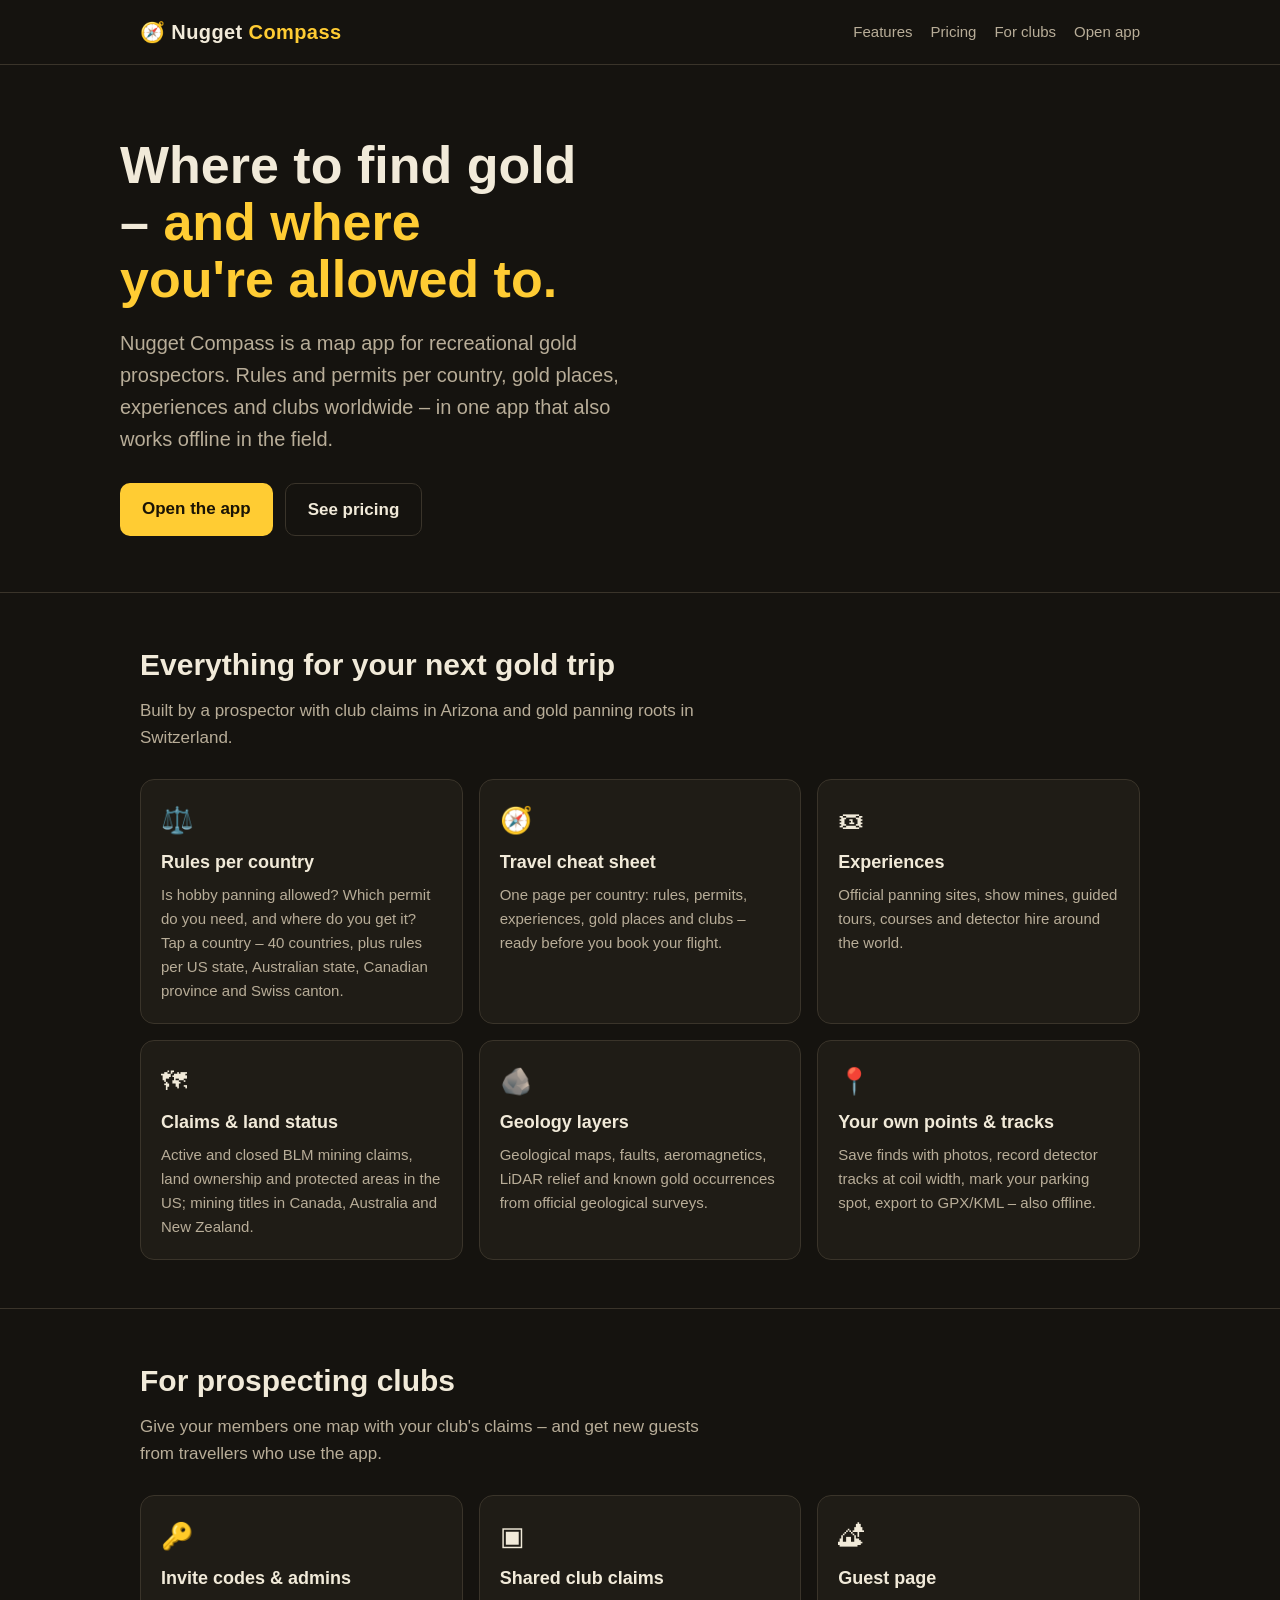
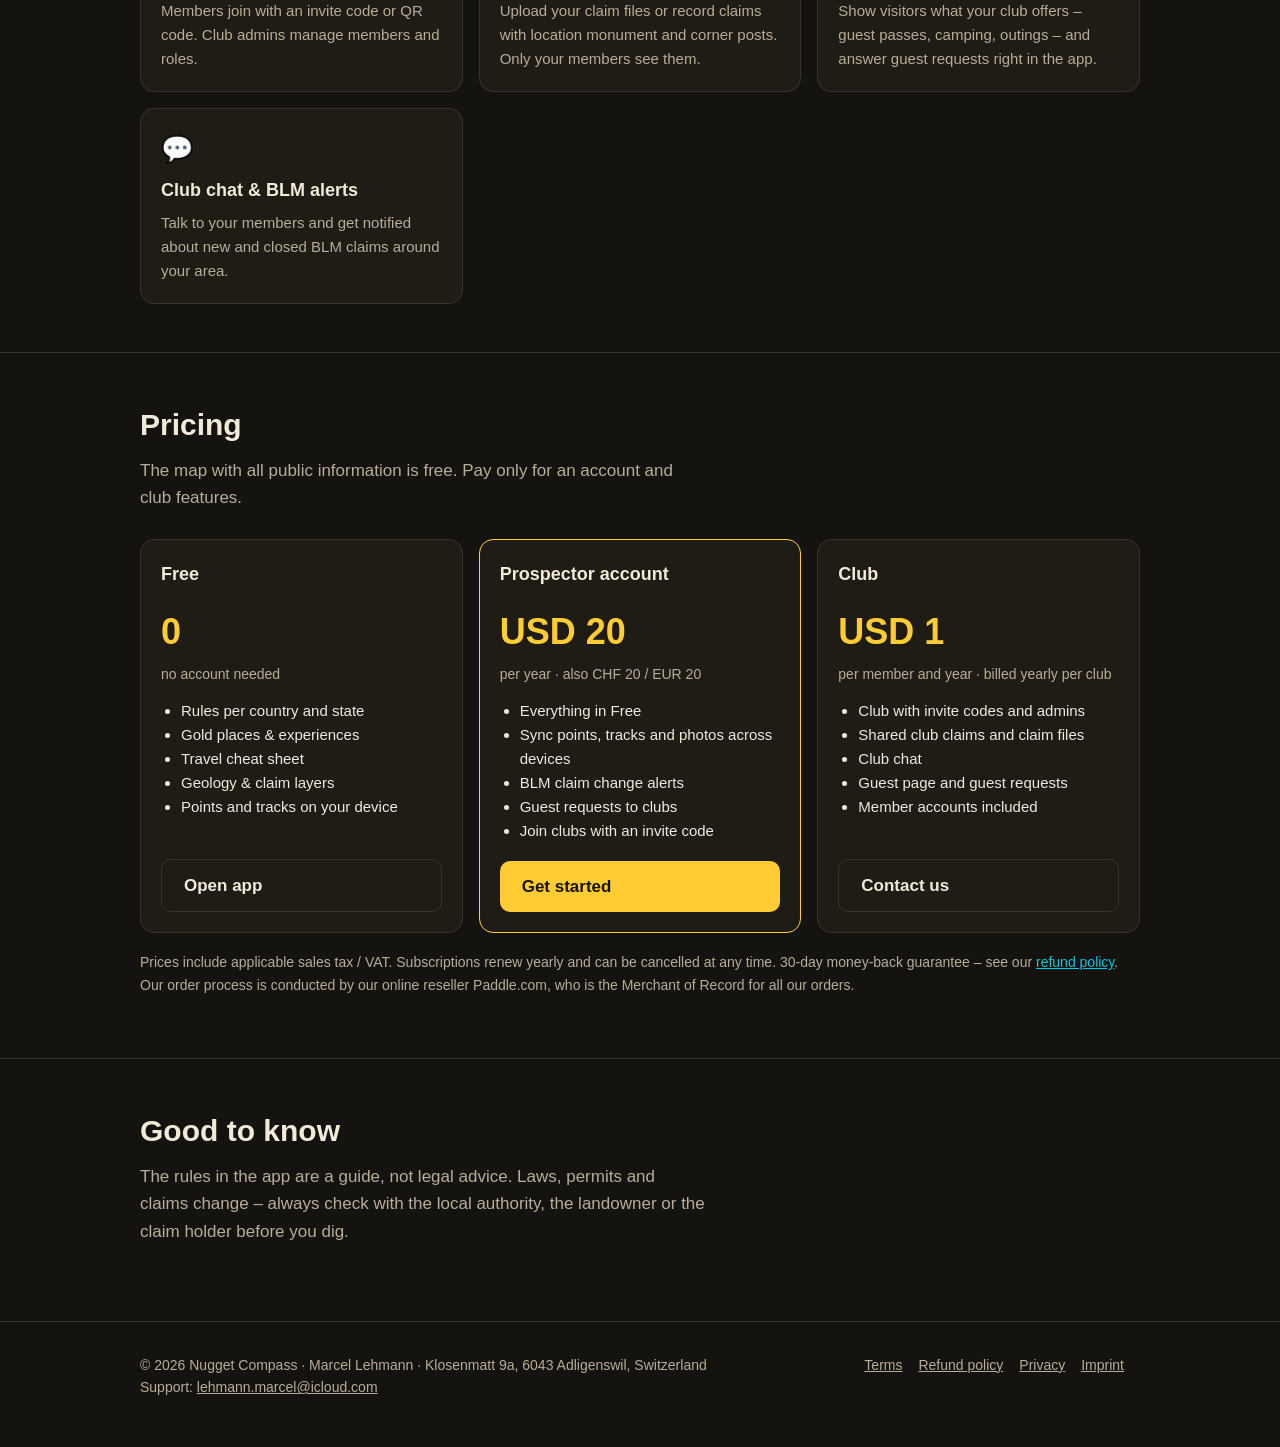
==== website/index.html @ c4e1d056 "v50: Name Nugget Compass, gratis ohne Konto (Gastmodus), Website für nuggetcompass.com (Paddle-taugl" ====
<!doctype html>
<html lang="en">
<head>
  <meta charset="utf-8">
  <meta name="viewport" content="width=device-width, initial-scale=1">
  <title>Nugget Compass – Gold prospecting map app for travellers and clubs</title>
  <meta name="description" content="Nugget Compass shows where you can look for gold – and where you are allowed to. Rules per country, gold places, experiences and prospecting clubs worldwide, plus club tools for claims and members.">
  <meta name="theme-color" content="#15130f">
  <link rel="stylesheet" href="style.css">
</head>
<body>
<header class="top"><div class="wrap">
  <a class="logo" href="./">🧭 Nugget <span>Compass</span></a>
  <nav><a class="hide-sm" href="#features">Features</a><a href="#pricing">Pricing</a><a class="hide-sm" href="#clubs">For clubs</a><a href="https://maesibox.github.io/mausibox/">Open app</a></nav>
</div></header>

<main>
  <div class="wrap hero">
    <h1>Where to find gold – <em>and where you're allowed to.</em></h1>
    <p class="lead">Nugget Compass is a map app for recreational gold prospectors. Rules and permits per country, gold places, experiences and clubs worldwide – in one app that also works offline in the field.</p>
    <div class="cta">
      <a class="btn" href="https://maesibox.github.io/mausibox/">Open the app</a>
      <a class="btn ghost" href="#pricing">See pricing</a>
    </div>
  </div>

  <section id="features"><div class="wrap">
    <h2>Everything for your next gold trip</h2>
    <p class="sub">Built by a prospector with club claims in Arizona and gold panning roots in Switzerland.</p>
    <div class="grid">
      <div class="card"><div class="ico">⚖️</div><h3>Rules per country</h3><p>Is hobby panning allowed? Which permit do you need, and where do you get it? Tap a country – 40 countries, plus rules per US state, Australian state, Canadian province and Swiss canton.</p></div>
      <div class="card"><div class="ico">🧭</div><h3>Travel cheat sheet</h3><p>One page per country: rules, permits, experiences, gold places and clubs – ready before you book your flight.</p></div>
      <div class="card"><div class="ico">🎟</div><h3>Experiences</h3><p>Official panning sites, show mines, guided tours, courses and detector hire around the world.</p></div>
      <div class="card"><div class="ico">🗺</div><h3>Claims & land status</h3><p>Active and closed BLM mining claims, land ownership and protected areas in the US; mining titles in Canada, Australia and New Zealand.</p></div>
      <div class="card"><div class="ico">🪨</div><h3>Geology layers</h3><p>Geological maps, faults, aeromagnetics, LiDAR relief and known gold occurrences from official geological surveys.</p></div>
      <div class="card"><div class="ico">📍</div><h3>Your own points & tracks</h3><p>Save finds with photos, record detector tracks at coil width, mark your parking spot, export to GPX/KML – also offline.</p></div>
    </div>
  </div></section>

  <section id="clubs"><div class="wrap">
    <h2>For prospecting clubs</h2>
    <p class="sub">Give your members one map with your club's claims – and get new guests from travellers who use the app.</p>
    <div class="grid">
      <div class="card"><div class="ico">🔑</div><h3>Invite codes & admins</h3><p>Members join with an invite code or QR code. Club admins manage members and roles.</p></div>
      <div class="card"><div class="ico">▣</div><h3>Shared club claims</h3><p>Upload your claim files or record claims with location monument and corner posts. Only your members see them.</p></div>
      <div class="card"><div class="ico">🏕</div><h3>Guest page</h3><p>Show visitors what your club offers – guest passes, camping, outings – and answer guest requests right in the app.</p></div>
      <div class="card"><div class="ico">💬</div><h3>Club chat & BLM alerts</h3><p>Talk to your members and get notified about new and closed BLM claims around your area.</p></div>
    </div>
  </div></section>

  <section id="pricing" class="prices"><div class="wrap">
    <h2>Pricing</h2>
    <p class="sub">The map with all public information is free. Pay only for an account and club features.</p>
    <div class="grid">
      <div class="card">
        <h3>Free</h3>
        <div class="price">0</div><div class="per">no account needed</div>
        <ul><li>Rules per country and state</li><li>Gold places & experiences</li><li>Travel cheat sheet</li><li>Geology & claim layers</li><li>Points and tracks on your device</li></ul>
        <a class="btn ghost" href="https://maesibox.github.io/mausibox/">Open app</a>
      </div>
      <div class="card featured">
        <h3>Prospector account</h3>
        <div class="price">USD 20</div><div class="per">per year · also CHF 20 / EUR 20</div>
        <ul><li>Everything in Free</li><li>Sync points, tracks and photos across devices</li><li>BLM claim change alerts</li><li>Guest requests to clubs</li><li>Join clubs with an invite code</li></ul>
        <a class="btn" href="https://maesibox.github.io/mausibox/">Get started</a>
      </div>
      <div class="card">
        <h3>Club</h3>
        <div class="price">USD 1</div><div class="per">per member and year · billed yearly per club</div>
        <ul><li>Club with invite codes and admins</li><li>Shared club claims and claim files</li><li>Club chat</li><li>Guest page and guest requests</li><li>Member accounts included</li></ul>
        <a class="btn ghost" href="mailto:lehmann.marcel@icloud.com?subject=Nugget%20Compass%20club">Contact us</a>
      </div>
    </div>
    <p class="note">Prices include applicable sales tax / VAT. Subscriptions renew yearly and can be cancelled at any time. 30-day money-back guarantee – see our <a href="refund.html">refund policy</a>. Our order process is conducted by our online reseller Paddle.com, who is the Merchant of Record for all our orders.</p>
  </div></section>

  <section><div class="wrap">
    <h2>Good to know</h2>
    <p class="sub">The rules in the app are a guide, not legal advice. Laws, permits and claims change – always check with the local authority, the landowner or the claim holder before you dig.</p>
  </div></section>
</main>

<footer><div class="wrap">
  <div>© 2026 Nugget Compass · Marcel Lehmann · Klosenmatt 9a, 6043 Adligenswil, Switzerland<br>Support: <a href="mailto:lehmann.marcel@icloud.com">lehmann.marcel@icloud.com</a></div>
  <div><a href="terms.html">Terms</a><a href="refund.html">Refund policy</a><a href="privacy.html">Privacy</a><a href="imprint.html">Imprint</a></div>
</div></footer>
</body>
</html>
---- website/style.css ----
:root {
  --bg: #15130f; --panel: #1f1c16; --line: #3a342a; --text: #f1ead9; --muted: #b8ad98;
  --gold: #ffcc33; --gold2: #e0a800; --teal: #00c8e0;
  color-scheme: dark;
}
* { box-sizing: border-box; }
body { margin: 0; background: var(--bg); color: var(--text); font: 17px/1.6 -apple-system, BlinkMacSystemFont, "Segoe UI", Roboto, Helvetica, Arial, sans-serif; }
a { color: var(--teal); }
.wrap { max-width: 1040px; margin: 0 auto; padding: 0 20px; }
header.top { border-bottom: 1px solid var(--line); }
header.top .wrap { display: flex; align-items: center; justify-content: space-between; height: 64px; }
.logo { font-weight: 800; font-size: 20px; color: var(--text); text-decoration: none; letter-spacing: .02em; }
.logo span { color: var(--gold); }
nav a { color: var(--muted); text-decoration: none; margin-left: 18px; font-size: 15px; }
nav a:hover { color: var(--text); }
.btn { display: inline-block; background: var(--gold); color: #1a1405; font-weight: 700; padding: 12px 22px; border-radius: 10px; text-decoration: none; }
.btn:hover { background: var(--gold2); }
.btn.ghost { background: transparent; color: var(--text); border: 1px solid var(--line); }
.hero { padding: 72px 0 56px; }
.hero h1 { font-size: clamp(32px, 5vw, 52px); line-height: 1.1; margin: 0 0 18px; max-width: 16ch; }
.hero h1 em { color: var(--gold); font-style: normal; }
.hero p.lead { font-size: 20px; color: var(--muted); max-width: 46ch; margin: 0 0 28px; }
.hero .cta { display: flex; gap: 12px; flex-wrap: wrap; }
section { padding: 48px 0; border-top: 1px solid var(--line); }
section h2 { font-size: 30px; margin: 0 0 8px; }
section p.sub { color: var(--muted); margin: 0 0 28px; max-width: 60ch; }
.grid { display: grid; grid-template-columns: repeat(auto-fit, minmax(240px, 1fr)); gap: 16px; }
.card { background: var(--panel); border: 1px solid var(--line); border-radius: 14px; padding: 20px; }
.card h3 { margin: 0 0 6px; font-size: 18px; }
.card p { margin: 0; color: var(--muted); font-size: 15px; }
.card .ico { font-size: 26px; margin-bottom: 6px; }
.prices .card { display: flex; flex-direction: column; }
.prices .price { font-size: 36px; font-weight: 800; color: var(--gold); margin: 8px 0 2px; }
.prices .per { color: var(--muted); font-size: 14px; margin-bottom: 14px; }
.prices ul { padding-left: 20px; margin: 0 0 18px; color: var(--text); font-size: 15px; flex: 1; }
.prices .card.featured { border-color: var(--gold); }
.note { color: var(--muted); font-size: 14px; margin-top: 18px; }
footer { border-top: 1px solid var(--line); padding: 32px 0 48px; color: var(--muted); font-size: 14px; }
footer .wrap { display: flex; justify-content: space-between; gap: 20px; flex-wrap: wrap; }
footer a { color: var(--muted); margin-right: 16px; }
.legal { padding: 40px 0 60px; max-width: 760px; }
.legal h1 { font-size: 32px; margin: 0 0 4px; }
.legal h2 { font-size: 20px; margin: 30px 0 6px; color: var(--gold); }
.legal p, .legal li { color: var(--text); font-size: 16px; }
.legal .meta { color: var(--muted); font-size: 14px; margin-bottom: 20px; }
@media (max-width: 640px) { nav a.hide-sm { display: none; } .hero { padding: 48px 0 40px; } }
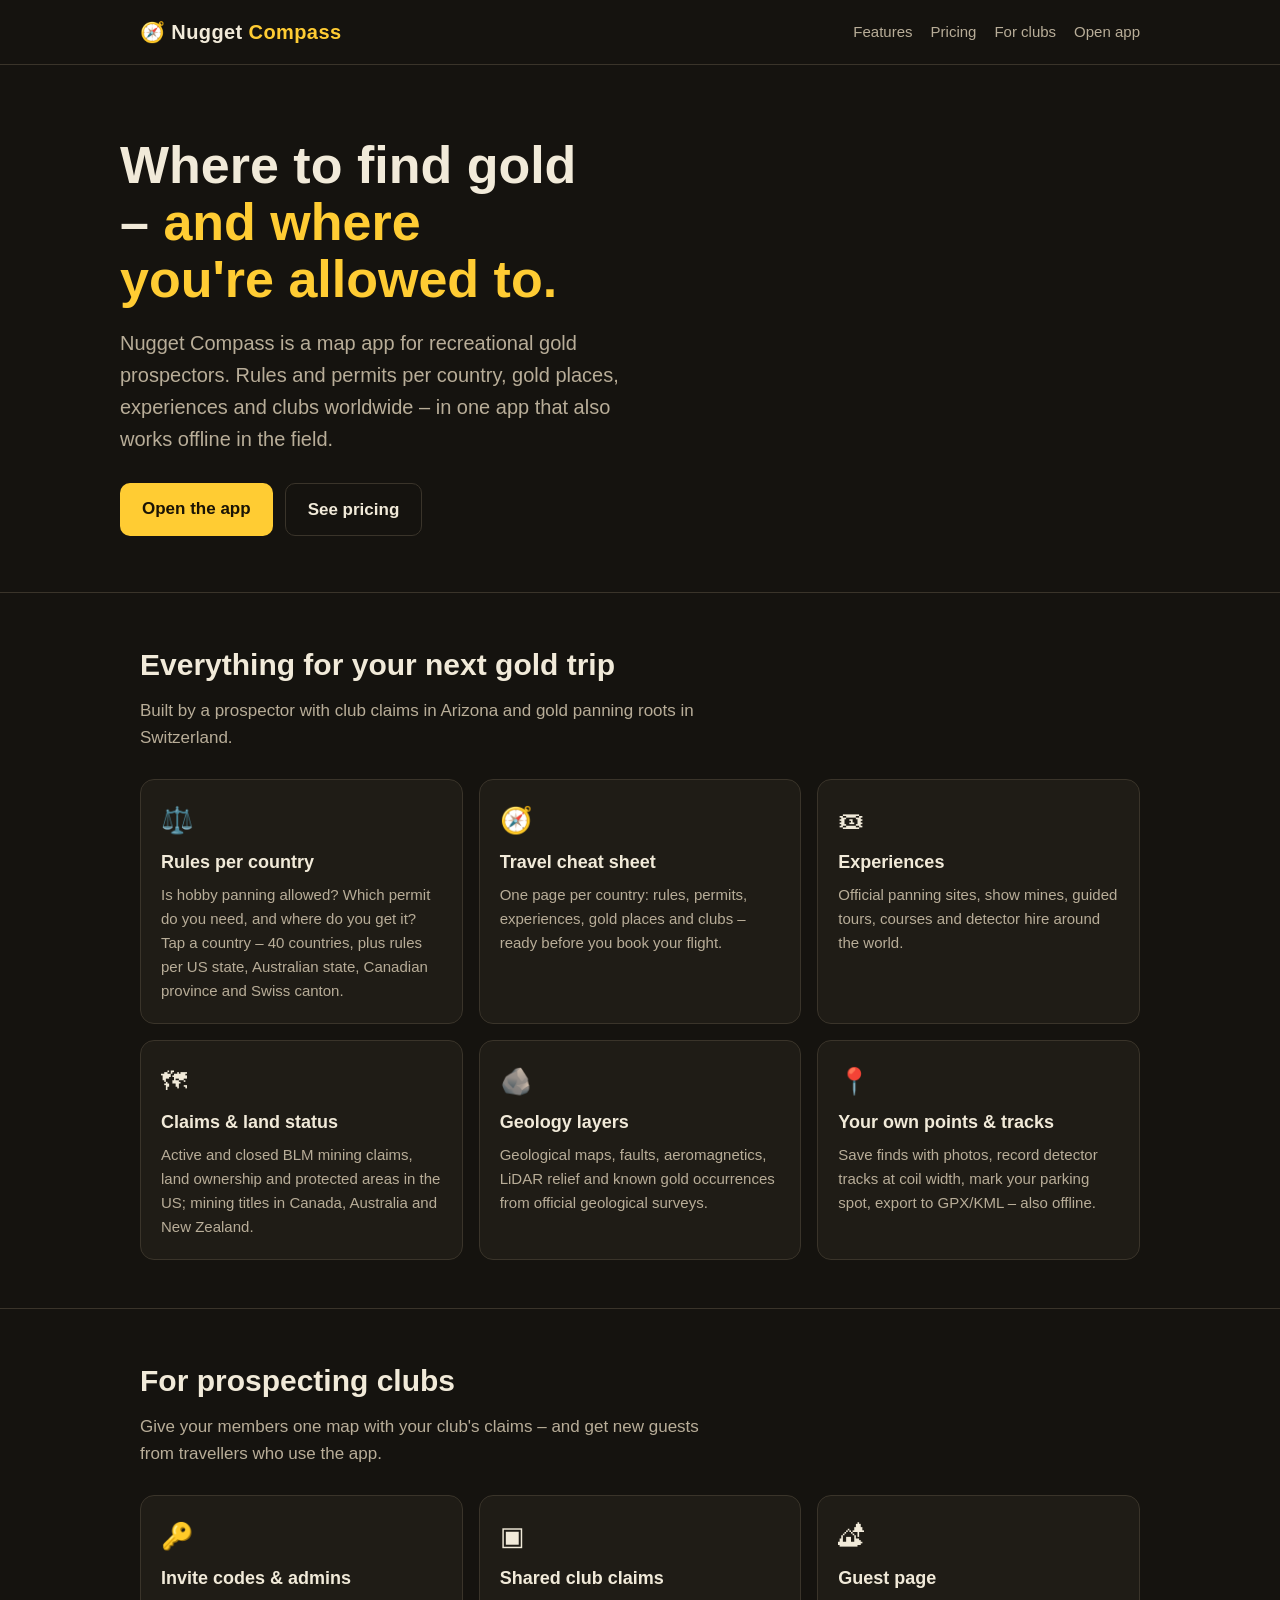
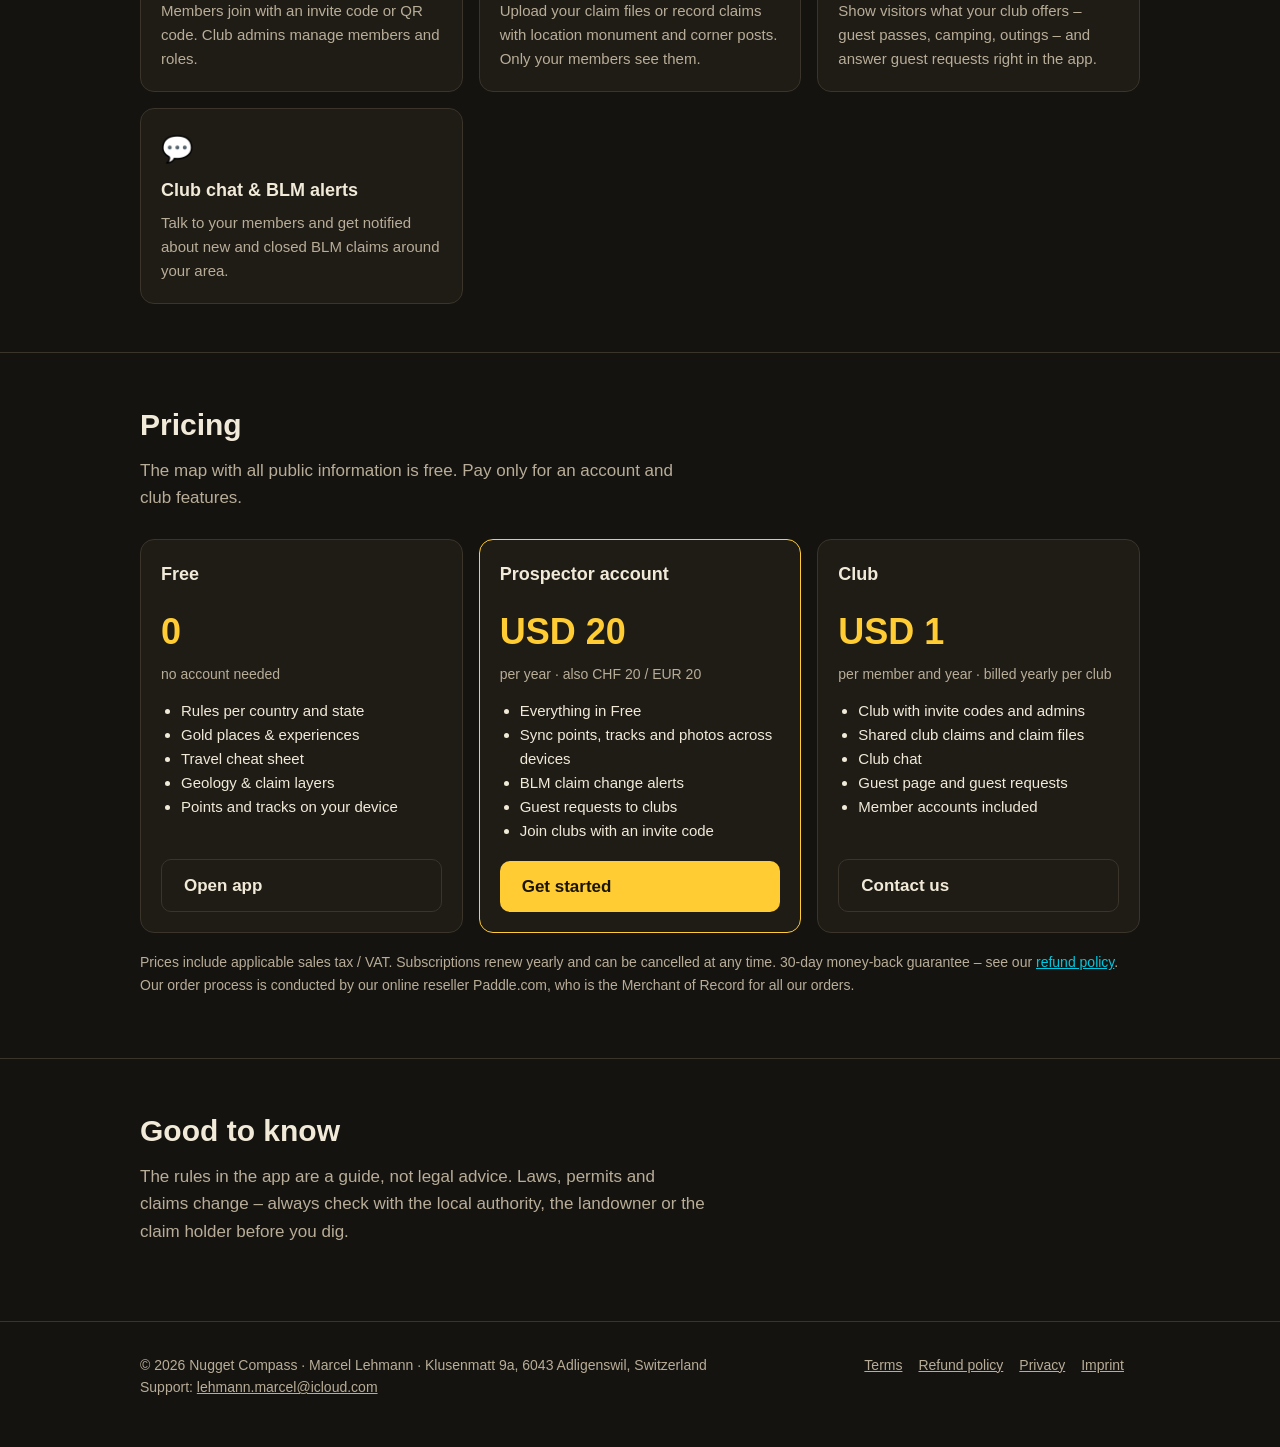
==== commit 3f54a7d7: "Adresse korrigiert: Klusenmatt Co-Authored-By: Claude Opus 5.5 <noreply@anthropic.com> Claude-Sessio" ====
--- a/website/index.html
+++ b/website/index.html
@@ -81,7 +81,7 @@
 </main>
 
 <footer><div class="wrap">
-  <div>© 2026 Nugget Compass · Marcel Lehmann · Klosenmatt 9a, 6043 Adligenswil, Switzerland<br>Support: <a href="mailto:lehmann.marcel@icloud.com">lehmann.marcel@icloud.com</a></div>
+  <div>© 2026 Nugget Compass · Marcel Lehmann · Klusenmatt 9a, 6043 Adligenswil, Switzerland<br>Support: <a href="mailto:lehmann.marcel@icloud.com">lehmann.marcel@icloud.com</a></div>
   <div><a href="terms.html">Terms</a><a href="refund.html">Refund policy</a><a href="privacy.html">Privacy</a><a href="imprint.html">Imprint</a></div>
 </div></footer>
 </body>
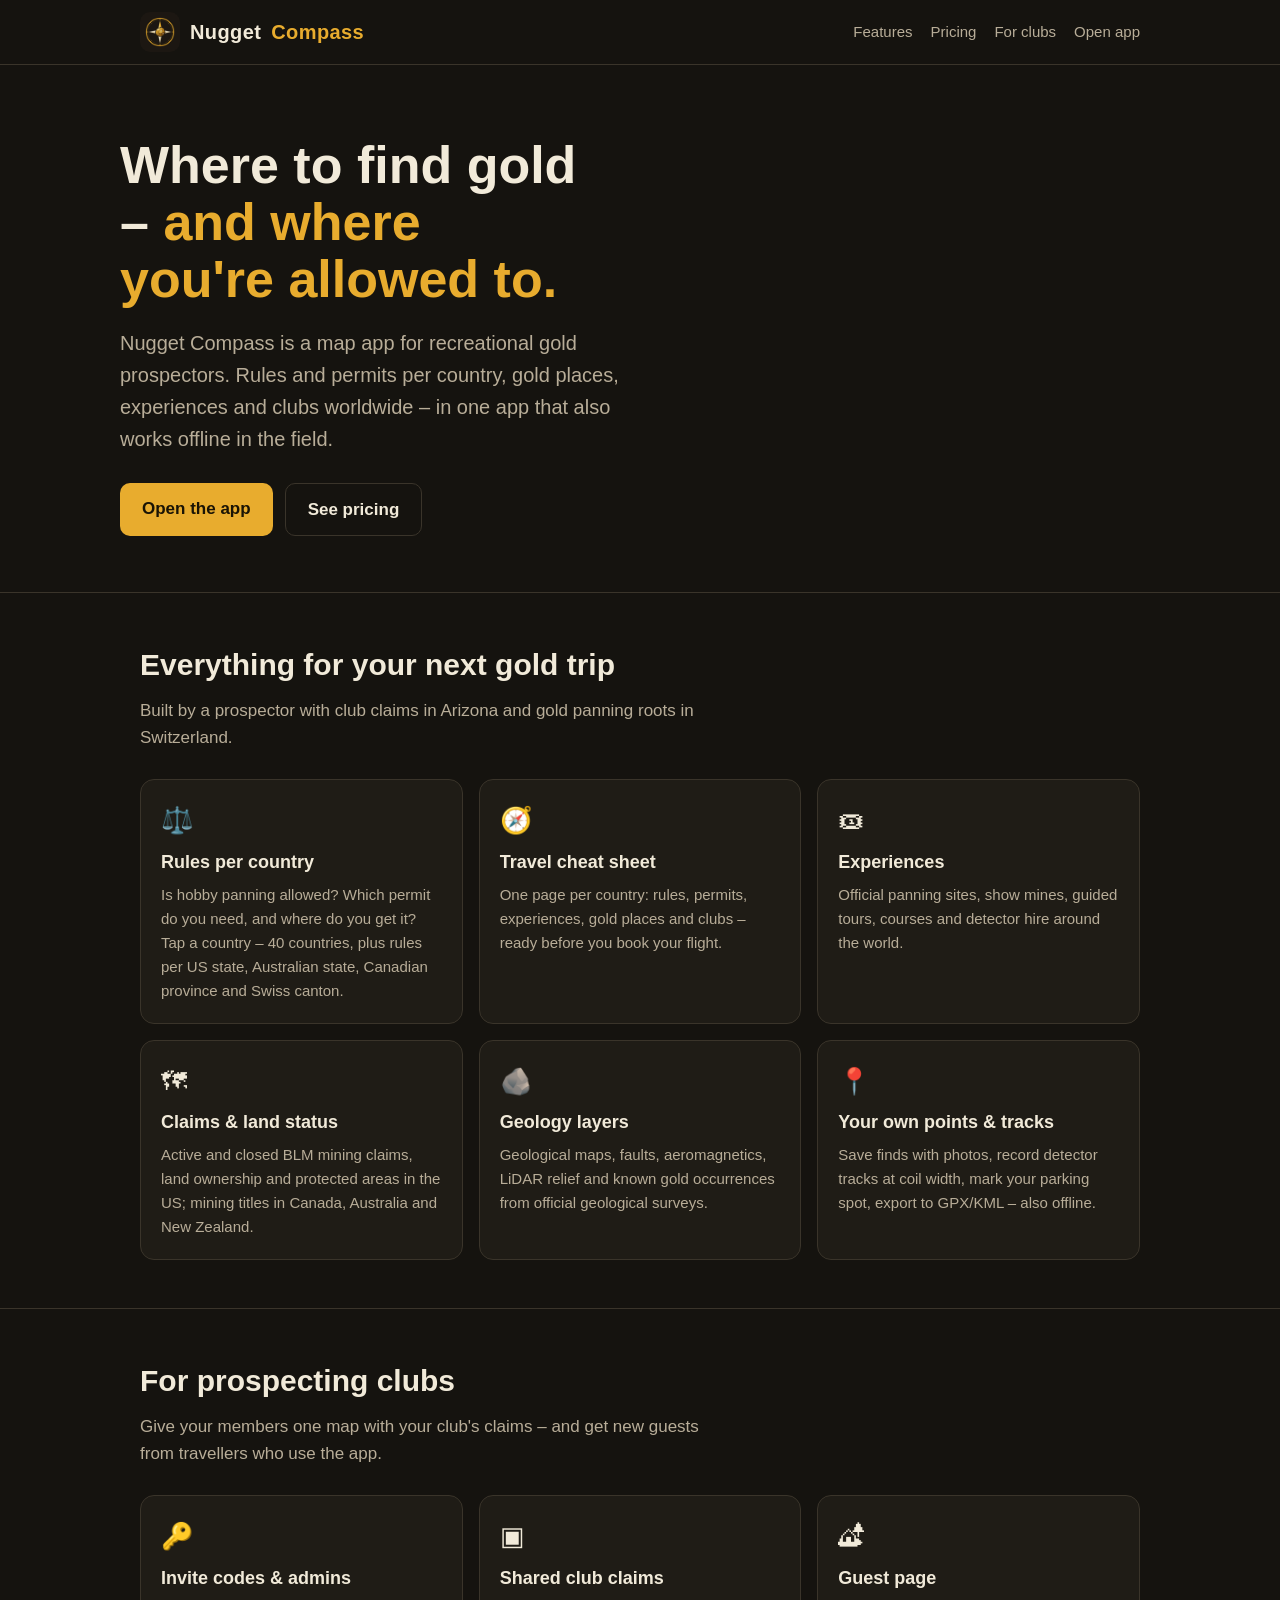
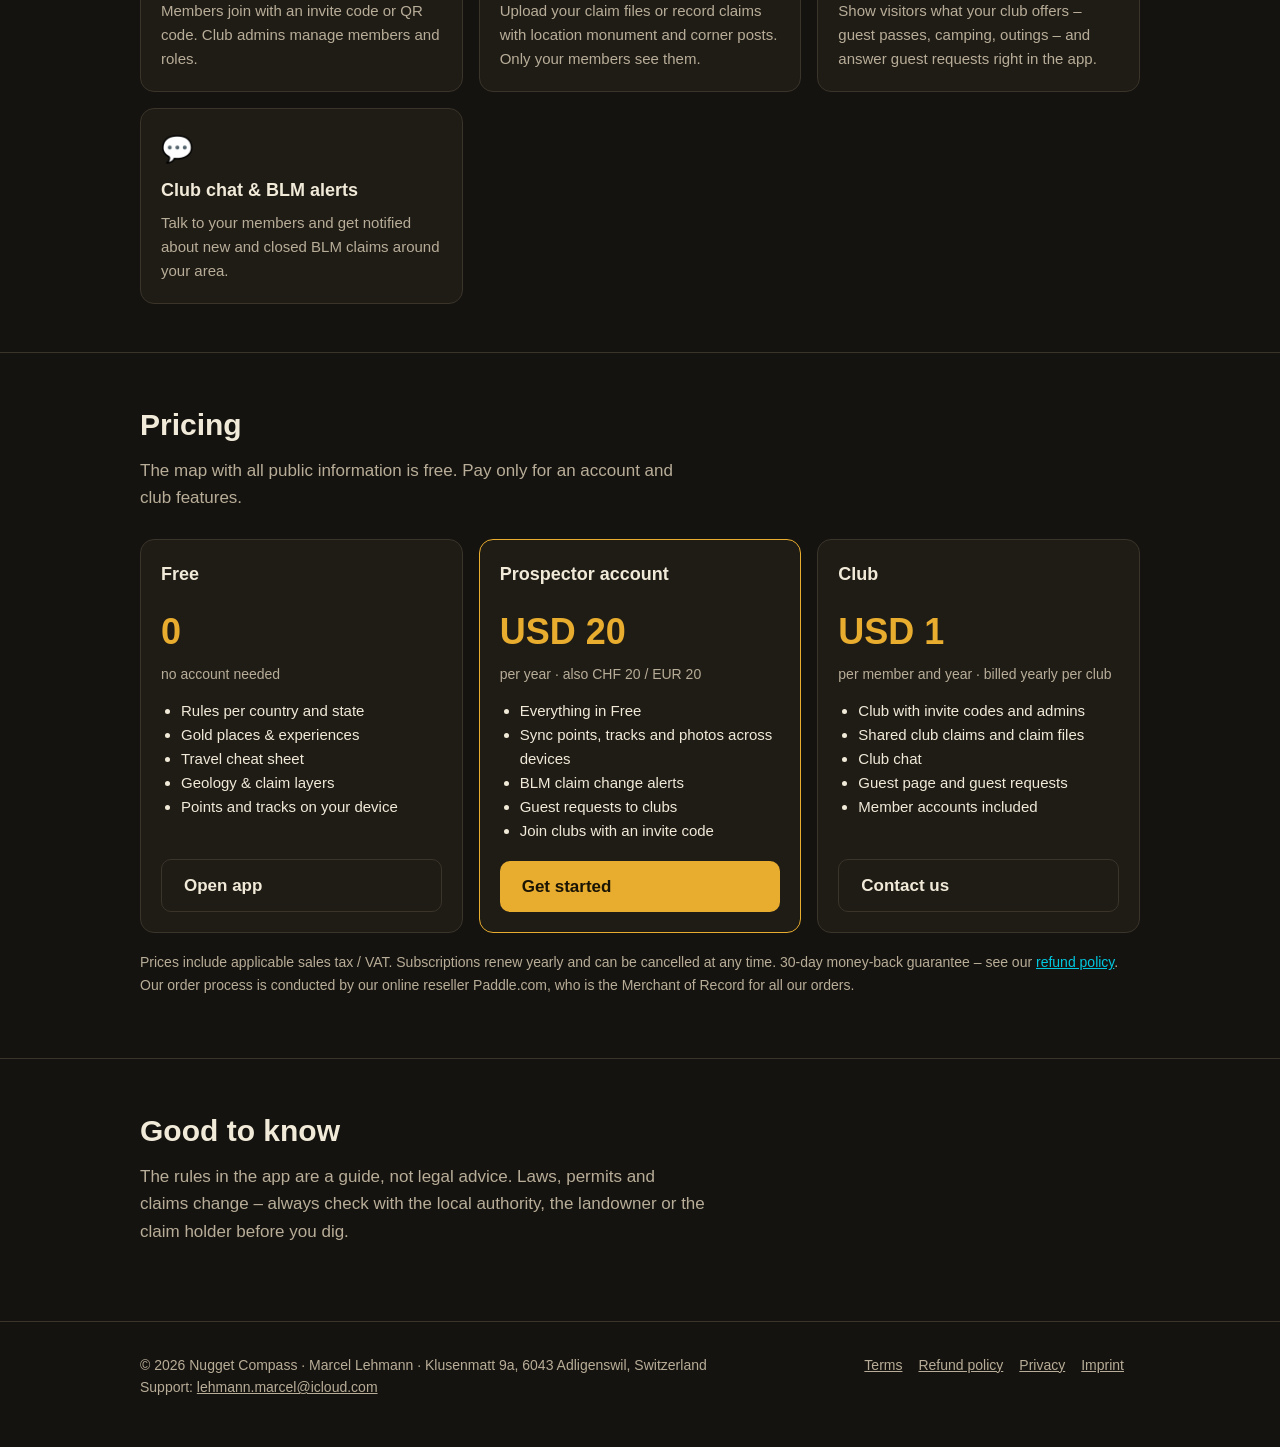
==== commit 3fb21afb: "v51: Neues Logo (App-Icons, Favicon, Website-Kopf, Vorschaubild) Co-Authored-By: Claude Opus 5.5 <no" ====
--- a/website/index.html
+++ b/website/index.html
@@ -6,11 +6,18 @@
   <title>Nugget Compass – Gold prospecting map app for travellers and clubs</title>
   <meta name="description" content="Nugget Compass shows where you can look for gold – and where you are allowed to. Rules per country, gold places, experiences and prospecting clubs worldwide, plus club tools for claims and members.">
   <meta name="theme-color" content="#15130f">
+  <link rel="icon" type="image/png" href="favicon.png">
+  <link rel="apple-touch-icon" href="apple-touch-icon.png">
+  <meta property="og:title" content="Nugget Compass">
+  <meta property="og:description" content="Where to look for gold – and where you are allowed to. Rules, gold places, experiences and clubs worldwide.">
+  <meta property="og:image" content="https://nuggetcompass.com/og-image.png">
+  <meta property="og:url" content="https://nuggetcompass.com/">
+  <meta name="twitter:card" content="summary_large_image">
   <link rel="stylesheet" href="style.css">
 </head>
 <body>
 <header class="top"><div class="wrap">
-  <a class="logo" href="./">🧭 Nugget <span>Compass</span></a>
+  <a class="logo" href="./"><img src="logo-icon.png" alt="" width="40" height="40"> Nugget<span>Compass</span></a>
   <nav><a class="hide-sm" href="#features">Features</a><a href="#pricing">Pricing</a><a class="hide-sm" href="#clubs">For clubs</a><a href="https://maesibox.github.io/mausibox/">Open app</a></nav>
 </div></header>
 
--- a/website/style.css
+++ b/website/style.css
@@ -1,6 +1,6 @@
 :root {
   --bg: #15130f; --panel: #1f1c16; --line: #3a342a; --text: #f1ead9; --muted: #b8ad98;
-  --gold: #ffcc33; --gold2: #e0a800; --teal: #00c8e0;
+  --gold: #e8ac2e; --gold2: #c98f12; --teal: #00c8e0;
   color-scheme: dark;
 }
 * { box-sizing: border-box; }
@@ -9,8 +9,9 @@
 .wrap { max-width: 1040px; margin: 0 auto; padding: 0 20px; }
 header.top { border-bottom: 1px solid var(--line); }
 header.top .wrap { display: flex; align-items: center; justify-content: space-between; height: 64px; }
-.logo { font-weight: 800; font-size: 20px; color: var(--text); text-decoration: none; letter-spacing: .02em; }
+.logo { display: inline-flex; align-items: center; gap: 10px; font-weight: 800; font-size: 20px; color: var(--text); text-decoration: none; letter-spacing: .02em; }
 .logo span { color: var(--gold); }
+.logo img { width: 40px; height: 40px; border-radius: 10px; display: block; }
 nav a { color: var(--muted); text-decoration: none; margin-left: 18px; font-size: 15px; }
 nav a:hover { color: var(--text); }
 .btn { display: inline-block; background: var(--gold); color: #1a1405; font-weight: 700; padding: 12px 22px; border-radius: 10px; text-decoration: none; }
